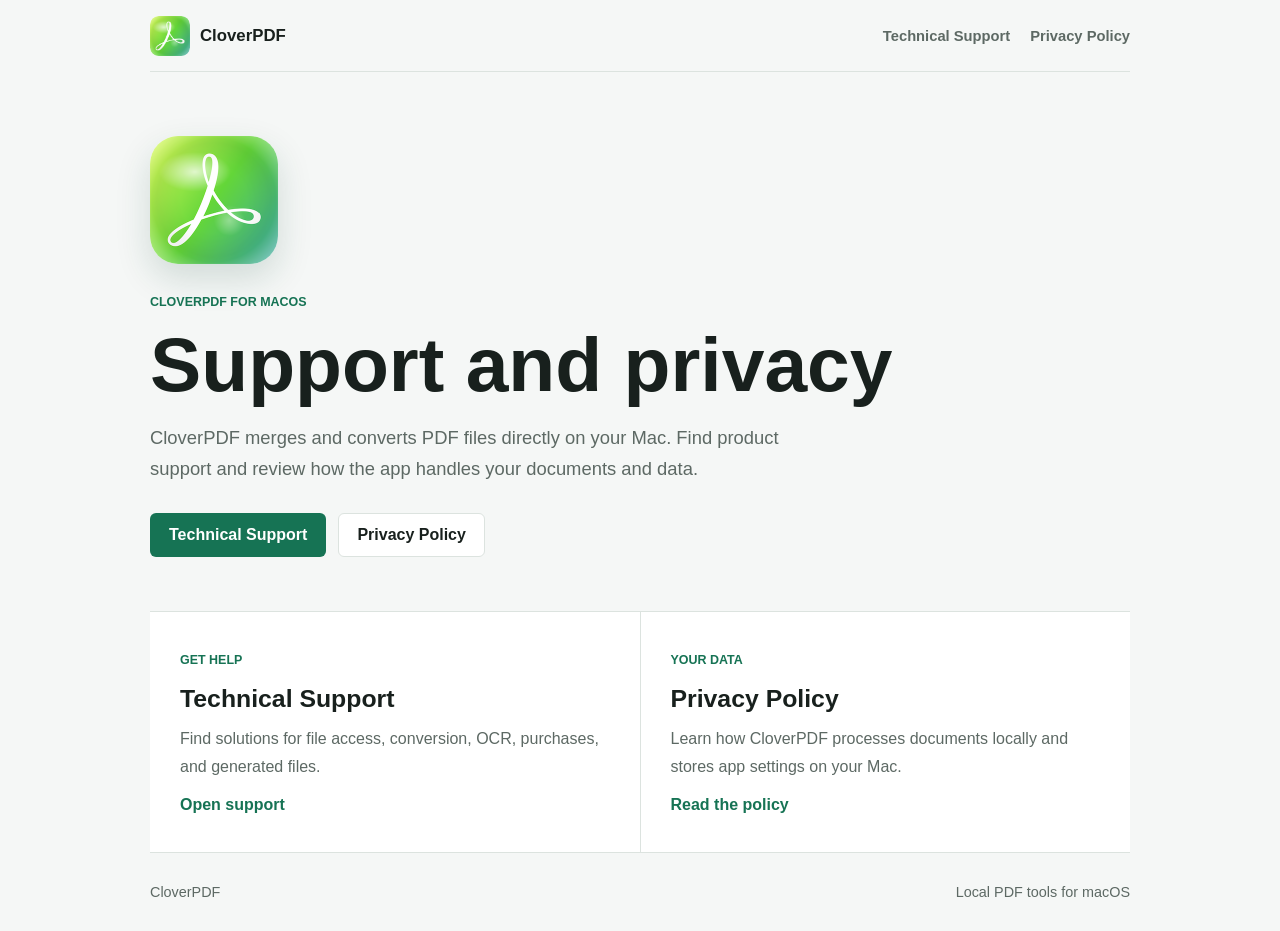
==== pages/index.html @ cde67a50 "静态网站" ====
<!DOCTYPE html>
<html lang="en">
<head>
  <meta charset="UTF-8">
  <meta name="viewport" content="width=device-width, initial-scale=1.0">
  <title>CloverPDF | Support and Privacy</title>
  <meta name="description" content="Official privacy policy and technical support information for CloverPDF on macOS.">
  <link rel="icon" href="./assets/cloverpdf-icon.png">
  <link rel="stylesheet" href="./styles.css">
</head>
<body>
  <header class="site-header">
    <a class="brand" href="./index.html" aria-label="CloverPDF home">
      <img src="./assets/cloverpdf-icon.png" alt="" width="40" height="40">
      <span>CloverPDF</span>
    </a>
    <nav aria-label="Primary navigation">
      <a href="./support.html">Technical Support</a>
      <a href="./privacy.html">Privacy Policy</a>
    </nav>
  </header>

  <main>
    <section class="hero">
      <img class="app-icon" src="./assets/cloverpdf-icon.png" alt="CloverPDF app icon" width="128" height="128">
      <p class="eyebrow">CloverPDF for macOS</p>
      <h1>Support and privacy</h1>
      <p class="lead">
        CloverPDF merges and converts PDF files directly on your Mac. Find product support and review how the app handles your documents and data.
      </p>
      <div class="actions">
        <a class="button primary" href="./support.html">Technical Support</a>
        <a class="button secondary" href="./privacy.html">Privacy Policy</a>
      </div>
    </section>

    <section class="link-grid" aria-label="Resources">
      <article>
        <p class="section-label">Get help</p>
        <h2>Technical Support</h2>
        <p>Find solutions for file access, conversion, OCR, purchases, and generated files.</p>
        <a class="text-link" href="./support.html">Open support</a>
      </article>
      <article>
        <p class="section-label">Your data</p>
        <h2>Privacy Policy</h2>
        <p>Learn how CloverPDF processes documents locally and stores app settings on your Mac.</p>
        <a class="text-link" href="./privacy.html">Read the policy</a>
      </article>
    </section>
  </main>

  <footer>
    <span>CloverPDF</span>
    <span>Local PDF tools for macOS</span>
  </footer>
</body>
</html>
---- pages/styles.css ----
:root {
  color-scheme: light dark;
  --background: #f5f7f6;
  --surface: #ffffff;
  --text: #18201d;
  --muted: #5d6964;
  --line: #dce3df;
  --accent: #167354;
  --accent-hover: #105b42;
  --soft: #e7f2ed;
  --max-width: 980px;
}

* { box-sizing: border-box; }

html { font-size: 16px; }

body {
  margin: 0;
  min-height: 100vh;
  color: var(--text);
  background: var(--background);
  font-family: -apple-system, BlinkMacSystemFont, "Segoe UI", sans-serif;
}

a { color: inherit; }

.site-header,
main,
footer {
  width: min(calc(100% - 40px), var(--max-width));
  margin-inline: auto;
}

.site-header {
  min-height: 72px;
  display: flex;
  align-items: center;
  justify-content: space-between;
  gap: 24px;
  border-bottom: 1px solid var(--line);
}

.brand {
  display: inline-flex;
  align-items: center;
  gap: 10px;
  color: var(--text);
  font-size: 1.05rem;
  font-weight: 700;
  text-decoration: none;
}

.brand img,
.app-icon { border-radius: 22%; }

nav {
  display: flex;
  flex-wrap: wrap;
  gap: 20px;
}

nav a,
footer a {
  color: var(--muted);
  font-size: 0.92rem;
  font-weight: 600;
  text-decoration: none;
}

nav a:hover,
nav a[aria-current="page"],
footer a:hover,
.text-link:hover { color: var(--accent); }

.hero {
  min-height: 520px;
  padding: 64px 0 54px;
  display: flex;
  flex-direction: column;
  align-items: flex-start;
  justify-content: center;
  border-bottom: 1px solid var(--line);
}

.app-icon {
  margin-bottom: 28px;
  box-shadow: 0 14px 35px rgba(20, 75, 56, 0.16);
}

.eyebrow,
.section-label {
  margin: 0 0 12px;
  color: var(--accent);
  font-size: 0.78rem;
  font-weight: 750;
  text-transform: uppercase;
}

h1, h2, h3, p, ul { margin-top: 0; }

h1 {
  margin-bottom: 18px;
  font-size: clamp(2.5rem, 7vw, 4.8rem);
  line-height: 1.02;
  letter-spacing: 0;
}

h2 {
  margin-bottom: 12px;
  font-size: 1.55rem;
  line-height: 1.2;
  letter-spacing: 0;
}

h3 {
  margin-bottom: 8px;
  font-size: 1.05rem;
  letter-spacing: 0;
}

p, li {
  color: var(--muted);
  font-size: 1rem;
  line-height: 1.72;
}

.lead {
  max-width: 670px;
  margin-bottom: 28px;
  font-size: 1.15rem;
}

.actions {
  display: flex;
  flex-wrap: wrap;
  gap: 12px;
}

.button {
  min-height: 44px;
  display: inline-flex;
  align-items: center;
  padding: 0 18px;
  border: 1px solid transparent;
  border-radius: 6px;
  font-weight: 700;
  text-decoration: none;
}

.button.primary { background: var(--accent); color: #ffffff; }
.button.primary:hover { background: var(--accent-hover); }
.button.secondary { background: var(--surface); border-color: var(--line); }
.button.secondary:hover { border-color: var(--accent); color: var(--accent); }

.link-grid {
  display: grid;
  grid-template-columns: repeat(2, minmax(0, 1fr));
  gap: 1px;
  margin: 0;
  background: var(--line);
  border-bottom: 1px solid var(--line);
}

.link-grid article {
  padding: 38px 30px;
  background: var(--surface);
}

.text-link {
  color: var(--accent);
  font-weight: 700;
  text-decoration: none;
}

.document { padding: 58px 0; }

.document-header {
  padding-bottom: 42px;
  border-bottom: 1px solid var(--line);
}

.document-header h1 { max-width: 760px; }
.effective-date { margin-bottom: 0; font-size: 0.92rem; }

.document > section {
  display: grid;
  grid-template-columns: minmax(180px, 0.32fr) minmax(0, 1fr);
  column-gap: 52px;
  padding: 34px 0;
  border-bottom: 1px solid var(--line);
}

.document > section h2 { grid-column: 1; }
.document > section > :not(h2) { grid-column: 2; }
.document > section p:last-child,
.document > section ul:last-child { margin-bottom: 0; }

ul { padding-left: 20px; }

.faq-list { display: grid; gap: 24px; }
.faq-list article { padding-bottom: 22px; border-bottom: 1px solid var(--line); }
.faq-list article:last-child { padding-bottom: 0; border-bottom: 0; }
.faq-list p { margin-bottom: 0; }

footer {
  min-height: 78px;
  display: flex;
  align-items: center;
  justify-content: space-between;
  gap: 20px;
  color: var(--muted);
  font-size: 0.9rem;
}

@media (prefers-color-scheme: dark) {
  :root {
    --background: #111614;
    --surface: #171e1b;
    --text: #edf3f0;
    --muted: #aebbb5;
    --line: #2d3934;
    --accent: #67c99f;
    --accent-hover: #83dbb6;
    --soft: #1d332a;
  }
}

@media (max-width: 700px) {
  .site-header,
  main,
  footer { width: min(calc(100% - 24px), var(--max-width)); }
  .site-header { align-items: flex-start; padding: 16px 0; }
  nav { justify-content: flex-end; gap: 12px; }
  .hero { min-height: 500px; padding-top: 44px; }
  .link-grid { grid-template-columns: 1fr; }
  .document { padding-top: 42px; }
  .document > section { grid-template-columns: 1fr; row-gap: 4px; }
  .document > section h2,
  .document > section > :not(h2) { grid-column: 1; }
  footer { align-items: flex-start; flex-direction: column; justify-content: center; gap: 6px; }
}
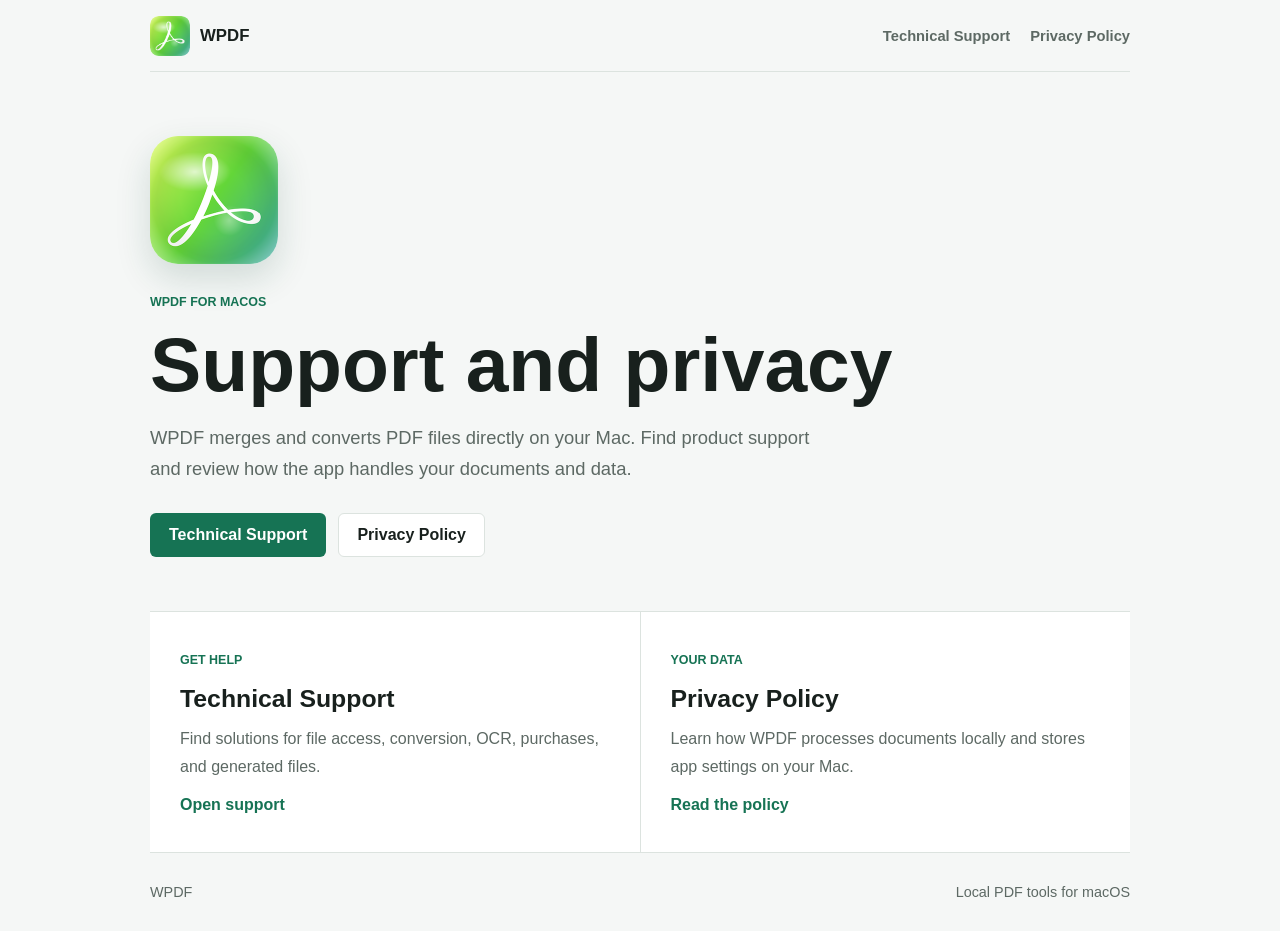
==== commit 64ff5914: "no message" ====
--- a/pages/index.html
+++ b/pages/index.html
@@ -3,16 +3,16 @@
 <head>
   <meta charset="UTF-8">
   <meta name="viewport" content="width=device-width, initial-scale=1.0">
-  <title>CloverPDF | Support and Privacy</title>
-  <meta name="description" content="Official privacy policy and technical support information for CloverPDF on macOS.">
-  <link rel="icon" href="./assets/cloverpdf-icon.png">
+  <title>WPDF | Support and Privacy</title>
+  <meta name="description" content="Official privacy policy and technical support information for WPDF on macOS.">
+  <link rel="icon" href="./assets/wpdf-icon.png">
   <link rel="stylesheet" href="./styles.css">
 </head>
 <body>
   <header class="site-header">
-    <a class="brand" href="./index.html" aria-label="CloverPDF home">
-      <img src="./assets/cloverpdf-icon.png" alt="" width="40" height="40">
-      <span>CloverPDF</span>
+    <a class="brand" href="./index.html" aria-label="WPDF home">
+      <img src="./assets/wpdf-icon.png" alt="" width="40" height="40">
+      <span>WPDF</span>
     </a>
     <nav aria-label="Primary navigation">
       <a href="./support.html">Technical Support</a>
@@ -22,11 +22,11 @@
 
   <main>
     <section class="hero">
-      <img class="app-icon" src="./assets/cloverpdf-icon.png" alt="CloverPDF app icon" width="128" height="128">
-      <p class="eyebrow">CloverPDF for macOS</p>
+      <img class="app-icon" src="./assets/wpdf-icon.png" alt="WPDF app icon" width="128" height="128">
+      <p class="eyebrow">WPDF for macOS</p>
       <h1>Support and privacy</h1>
       <p class="lead">
-        CloverPDF merges and converts PDF files directly on your Mac. Find product support and review how the app handles your documents and data.
+        WPDF merges and converts PDF files directly on your Mac. Find product support and review how the app handles your documents and data.
       </p>
       <div class="actions">
         <a class="button primary" href="./support.html">Technical Support</a>
@@ -44,14 +44,14 @@
       <article>
         <p class="section-label">Your data</p>
         <h2>Privacy Policy</h2>
-        <p>Learn how CloverPDF processes documents locally and stores app settings on your Mac.</p>
+        <p>Learn how WPDF processes documents locally and stores app settings on your Mac.</p>
         <a class="text-link" href="./privacy.html">Read the policy</a>
       </article>
     </section>
   </main>
 
   <footer>
-    <span>CloverPDF</span>
+    <span>WPDF</span>
     <span>Local PDF tools for macOS</span>
   </footer>
 </body>
